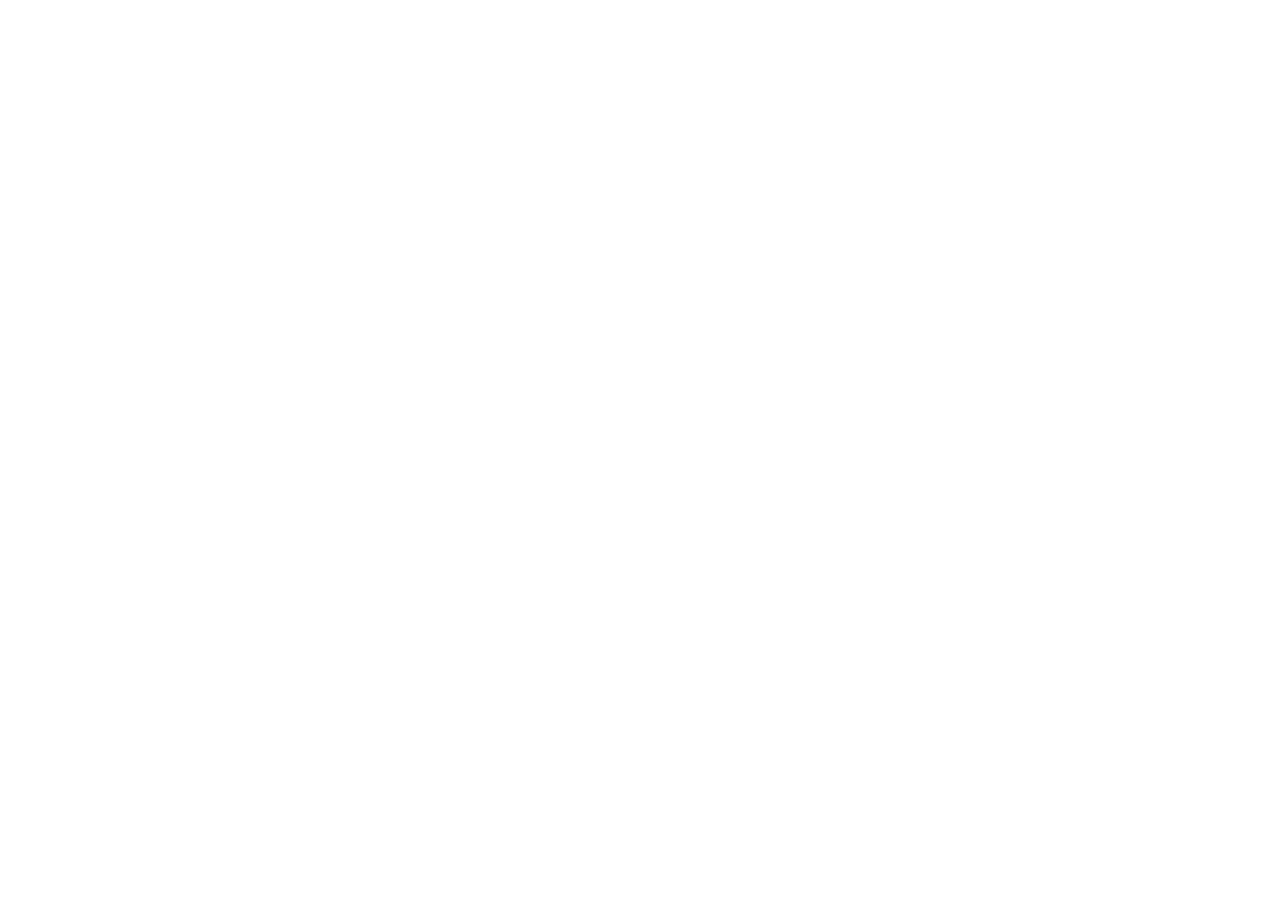
==== index.html @ 94120d36 "check" ====
<!DOCTYPE html>
<html lang="en">
  <head>
    <meta charset="UTF-8" />
    <meta name="viewport" content="width=device-width, initial-scale=1.0" />
    <title>Apple</title>
    <link rel="stylesheet" href="./style01.css" />
    <link rel="stylesheet" href="./style02.css" />
    <link rel="stylesheet" href="./style03.css" />
  </head>
  <body></body>
</html>
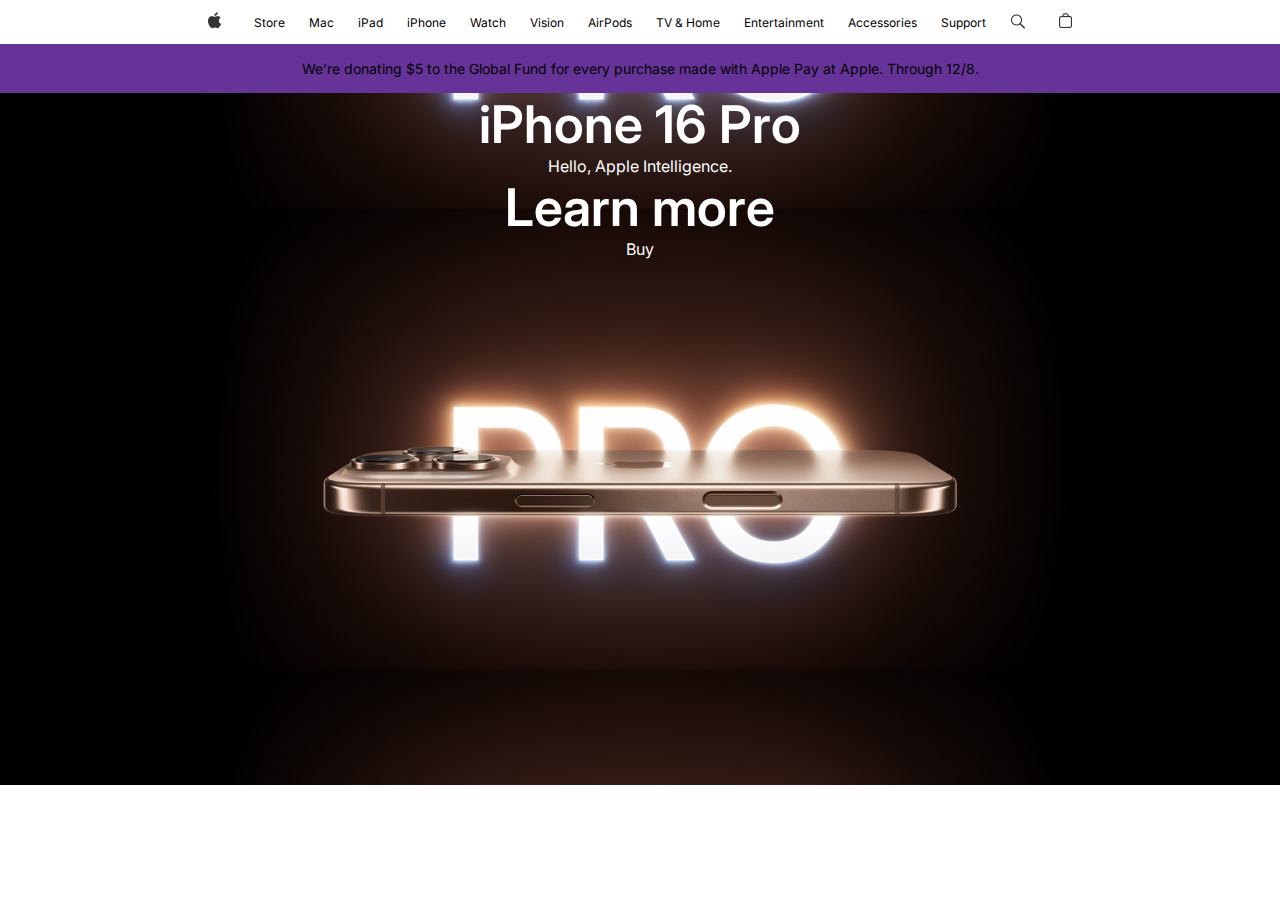
==== commit 8fc908f5: "day1" ====
--- a/index.html
+++ b/index.html
@@ -4,9 +4,61 @@
     <meta charset="UTF-8" />
     <meta name="viewport" content="width=device-width, initial-scale=1.0" />
     <title>Apple</title>
-    <link rel="stylesheet" href="./style01.css" />
+    <link rel="stylesheet" href="./main.css" />
     <link rel="stylesheet" href="./style02.css" />
     <link rel="stylesheet" href="./style03.css" />
+    <link rel="preconnect" href="https://fonts.googleapis.com" />
+    <link rel="preconnect" href="https://fonts.gstatic.com" crossorigin />
+    <link
+      href="https://fonts.googleapis.com/css2?family=Bebas+Neue&family=Hanuman:wght@100;300;400;700;900&family=Inter:ital,opsz,wght@0,14..32,100..900;1,14..32,100..900&family=Montserrat:ital,wght@0,100..900;1,100..900&display=swap"
+      rel="stylesheet"
+    />
   </head>
-  <body></body>
+  <body>
+    <header class="header">
+      <nav class="navigation">
+        <a class="navigating-images"
+          ><img src="./images-logo/Item → Link - Apple.png" alt="apple"
+        /></a>
+        <a href="">Store</a>
+        <a href="">Mac</a>
+        <a href="">iPad</a>
+        <a href="">iPhone</a>
+        <a href="">Watch</a>
+        <a href="">Vision</a>
+        <a href="">AirPods</a>
+        <a href="">TV & Home</a>
+        <a href="">Entertainment</a>
+        <a href="">Accessories</a>
+        <a href="">Support</a>
+        <a class="navigating-images" href=""
+          ><img src="./images-logo/SVG.png" alt="search"
+        /></a>
+        <a class="navigating-images" href=""
+          ><img src="./images-logo/Button - Shopping Bag.png" alt="shopping"
+        /></a>
+        <a class="navigating-images" href="">
+          <img src="./images-logo/Button - Menu.png" alt="menu" />
+        </a>
+      </nav>
+
+      <div class="donation">
+        We’re donating $5 to the Global Fund for every purchase made with
+        Apple Pay at Apple. Through 12/8.
+      </div>
+    </header>
+    <main class="main">
+      <div class="iphone16pro-intro">
+        <div class="iphone16pro-bgimage"></div>
+        <div>
+          <div>iPhone 16 Pro</div>
+          <div>Hello, Apple Intelligence.</div>
+          <div>
+            <div>Learn more</div>
+            <div>Buy</div>
+          </div>
+        </div>
+      </div>
+    </main>
+  </body>
 </html>
--- a/main.css
+++ b/main.css
@@ -0,0 +1,99 @@
+* {
+  margin: 0px;
+  padding: 0px;
+}
+.header {
+  font-family: "inter";
+  width: 100vw;
+  display: flex;
+  flex-direction: column;
+  font-weight: 400;
+}
+.header * {
+  display: flex;
+  justify-content: center;
+  align-items: center;
+  color: black;
+}
+.navigation a {
+  text-decoration: none;
+}
+.navigation {
+  gap: 24px;
+  height: 44px;
+  font-size: 12px;
+}
+
+.navigating-images:last-child {
+  display: none;
+}
+
+.donation {
+  background-color: rebeccapurple;
+  height: 44px;
+  font-size: 14px;
+  text-align: center;
+  padding: 16px 10px;
+  height: min-content;
+}
+
+@media only screen and (max-width: 768px) {
+  .navigation {
+    display: flex;
+    justify-content: flex-end;
+    gap: 0px;
+  }
+  .navigating-images {
+    width: 48px;
+    height: 48px;
+  }
+  .navigating-images:last-child {
+    display: block;
+  }
+  .navigating-images:first-child {
+    position: absolute;
+    left: 0px;
+  }
+  .navigation a:not(.navigating-images) {
+    display: none;
+  }
+}
+
+@media only screen and (max-width: 390px) {
+  .donation {
+    height: max-content;
+  }
+}
+
+.main {
+  width: 100vw;
+}
+.iphone16pro-intro {
+  width: 100%;
+  height: 692px;
+  color: white;
+  display: flex;
+  justify-content: center;
+  font-family: "inter";
+}
+.iphone16pro-bgimage {
+  background-image: url(./BG-images/Background.png);
+  background-size: cover;
+  background-position: center;
+  width: 100%;
+  height: 692px;
+  position: absolute;
+  background-size: contain;
+  z-index: -1;
+}
+
+.iphone16pro-intro div:nth-child(2) {
+  text-align: center;
+}
+.iphone16pro-intro div:nth-child(2) div:first-child {
+  font-size: 52px;
+  font-weight: 600;
+}
+.iphone16pro-intro div:nth-child(2) {
+  text-align: center;
+}
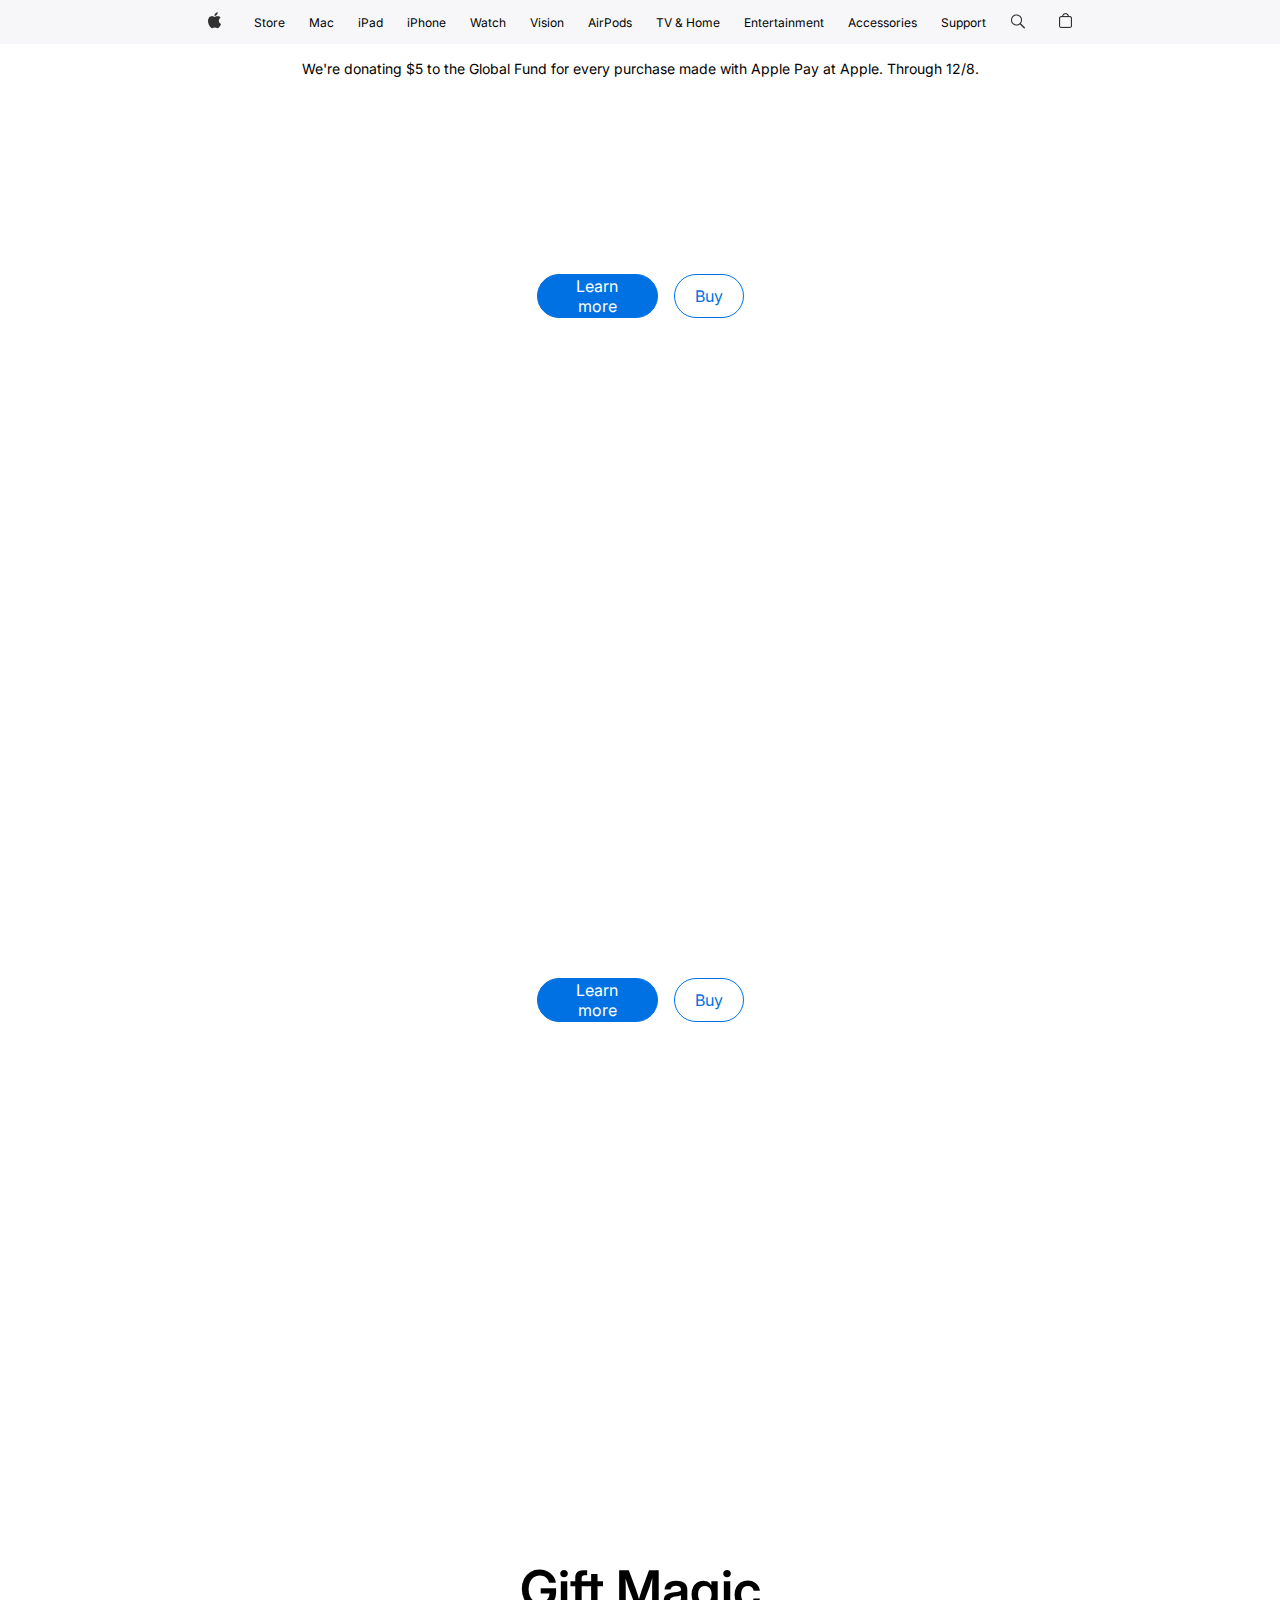
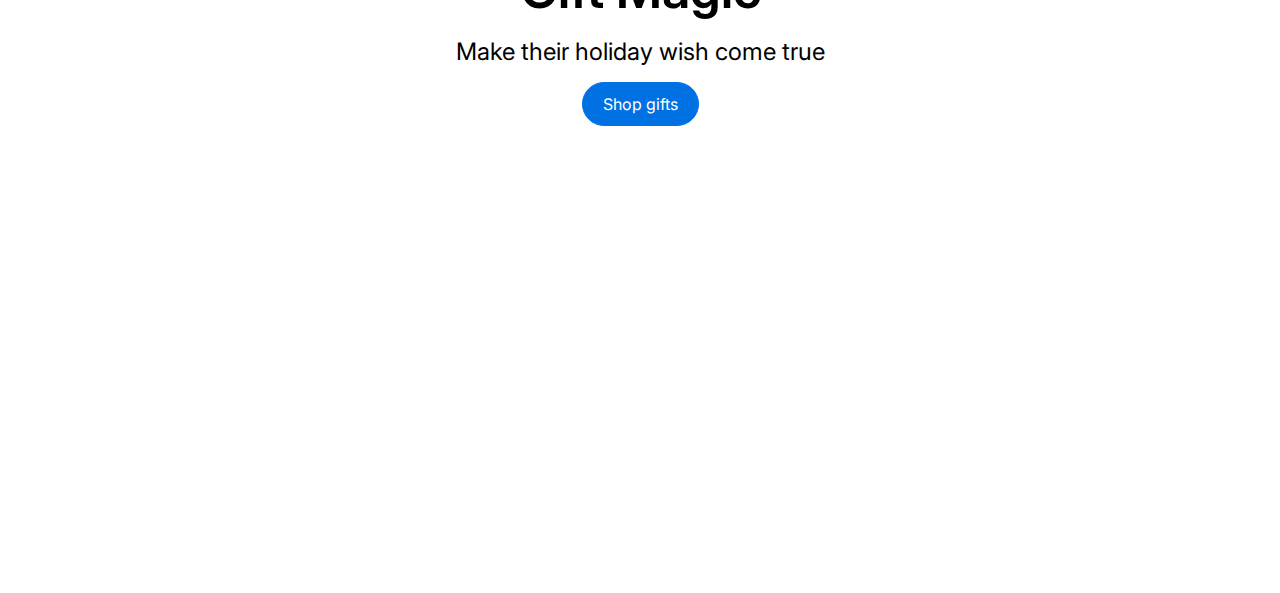
==== commit 36c9d9b0: "day02" ====
--- a/index.html
+++ b/index.html
@@ -13,6 +13,13 @@
       href="https://fonts.googleapis.com/css2?family=Bebas+Neue&family=Hanuman:wght@100;300;400;700;900&family=Inter:ital,opsz,wght@0,14..32,100..900;1,14..32,100..900&family=Montserrat:ital,wght@0,100..900;1,100..900&display=swap"
       rel="stylesheet"
     />
+    <style>
+      :root {
+        --iphone16pro: url("./BG-images/Background.png");
+        --iphone16: url("./BG-images/Background-1.png");
+        --gift-magic: url("./BG-images/Figure.png");
+      }
+    </style>
   </head>
   <body>
     <header class="header">
@@ -43,19 +50,47 @@
       </nav>
 
       <div class="donation">
-        We’re donating $5 to the Global Fund for every purchase made with
-        Apple Pay at Apple. Through 12/8.
+        We're donating $5 to the Global Fund for every purchase made with Apple
+        Pay at Apple. Through 12/8.
       </div>
     </header>
     <main class="main">
-      <div class="iphone16pro-intro">
-        <div class="iphone16pro-bgimage"></div>
-        <div>
-          <div>iPhone 16 Pro</div>
-          <div>Hello, Apple Intelligence.</div>
-          <div>
+      <div class="products product01">
+        <div class="iphone16pro-bgimage main-bgimg"></div>
+        <div class="product-introduction">
+          <div class="product-title">
+            <div>iPhone 16 Pro</div>
+            <div>Hello, Apple Intelligence</div>
+          </div>
+          <div class="product-options">
             <div>Learn more</div>
             <div>Buy</div>
+          </div>
+        </div>
+      </div>
+      <div class="products product02">
+        <div class="iphone16-bgimage main-bgimg"
+        "></div>
+        <div class="product-introduction">
+          <div class="product-title">
+            <div>iPhone 16</div>
+            <div>Hello, Apple Intelligence</div>
+          </div>
+          <div class="product-options">
+            <div>Learn more</div>
+            <div>Buy</div>
+          </div>
+        </div>
+      </div>
+      <div class="products product03">
+        <div class="gift-magic main-bgimg"></div>
+        <div class="product-introduction">
+          <div class="product-title" style="color: black">
+            <div>Gift Magic</div>
+            <div>Make their holiday wish come true</div>
+          </div>
+          <div class="product-options">
+            <div style="color: white">Shop gifts</div>
           </div>
         </div>
       </div>
--- a/main.css
+++ b/main.css
@@ -22,6 +22,7 @@
   gap: 24px;
   height: 44px;
   font-size: 12px;
+  background: #f5f5f7cc;
 }
 
 .navigating-images:last-child {
@@ -29,7 +30,6 @@
 }
 
 .donation {
-  background-color: rebeccapurple;
   height: 44px;
   font-size: 14px;
   text-align: center;
@@ -66,9 +66,22 @@
 }
 
 .main {
-  width: 100vw;
+  display: grid;
+  grid-template-rows: repeat(3, 692px);
+  grid-template-columns: repeat(1, 100vw);
+  gap: 12px;
 }
-.iphone16pro-intro {
+.product1 {
+  grid-row: 1 / 2;
+}
+.product2 {
+  grid-row: 2 / 3;
+}
+.product3 {
+  grid-row: 3;
+}
+
+.products {
   width: 100%;
   height: 692px;
   color: white;
@@ -77,23 +90,74 @@
   font-family: "inter";
 }
 .iphone16pro-bgimage {
-  background-image: url(./BG-images/Background.png);
-  background-size: cover;
+  background-image: var(--iphone16pro) center/cover no-repeat;
+}
+.iphone16-bgimage {
+  background-image: var(--iphone16) center/cover no-repeat;
+}
+.gift-magic {
+  background-image: var(--gift-magic) center/cover no-repeat;
+}
+
+.main-bgimg {
+  /* background-size: cover;
   background-position: center;
+  background-repeat: no-repeat; */
   width: 100%;
   height: 692px;
   position: absolute;
-  background-size: contain;
   z-index: -1;
 }
+.product-introduction {
+  text-align: center;
+  width: 405px;
+  height: 172px;
+  display: flex;
+  flex-direction: column;
+  justify-content: center;
+  align-items: center;
+  gap: 16px;
+  margin-top: 55px;
+}
 
-.iphone16pro-intro div:nth-child(2) {
-  text-align: center;
+.product-title {
+  width: 405px;
+  height: 108px;
+  display: flex;
+  flex-direction: column;
+  gap: 16px;
 }
-.iphone16pro-intro div:nth-child(2) div:first-child {
+.product-title > div:first-child {
   font-size: 52px;
   font-weight: 600;
 }
-.iphone16pro-intro div:nth-child(2) {
-  text-align: center;
+.product-title > div:last-child {
+  font-size: 24px;
+  font-weight: 400;
 }
+
+.product-options {
+  width: 207px;
+  height: 44px;
+  display: flex;
+  flex-direction: row;
+  gap: 16px;
+  justify-content: center;
+}
+
+.product-options div {
+  display: flex;
+  align-items: center;
+  border: 1px solid #0071e3;
+  border-radius: 100px;
+  font-size: 16px;
+  font-weight: 400;
+  padding: 12px 20px;
+}
+
+.product-options > div:first-child {
+  background-color: #0071e3;
+}
+.product-options > div:last-child {
+  color: #0071e3;
+}
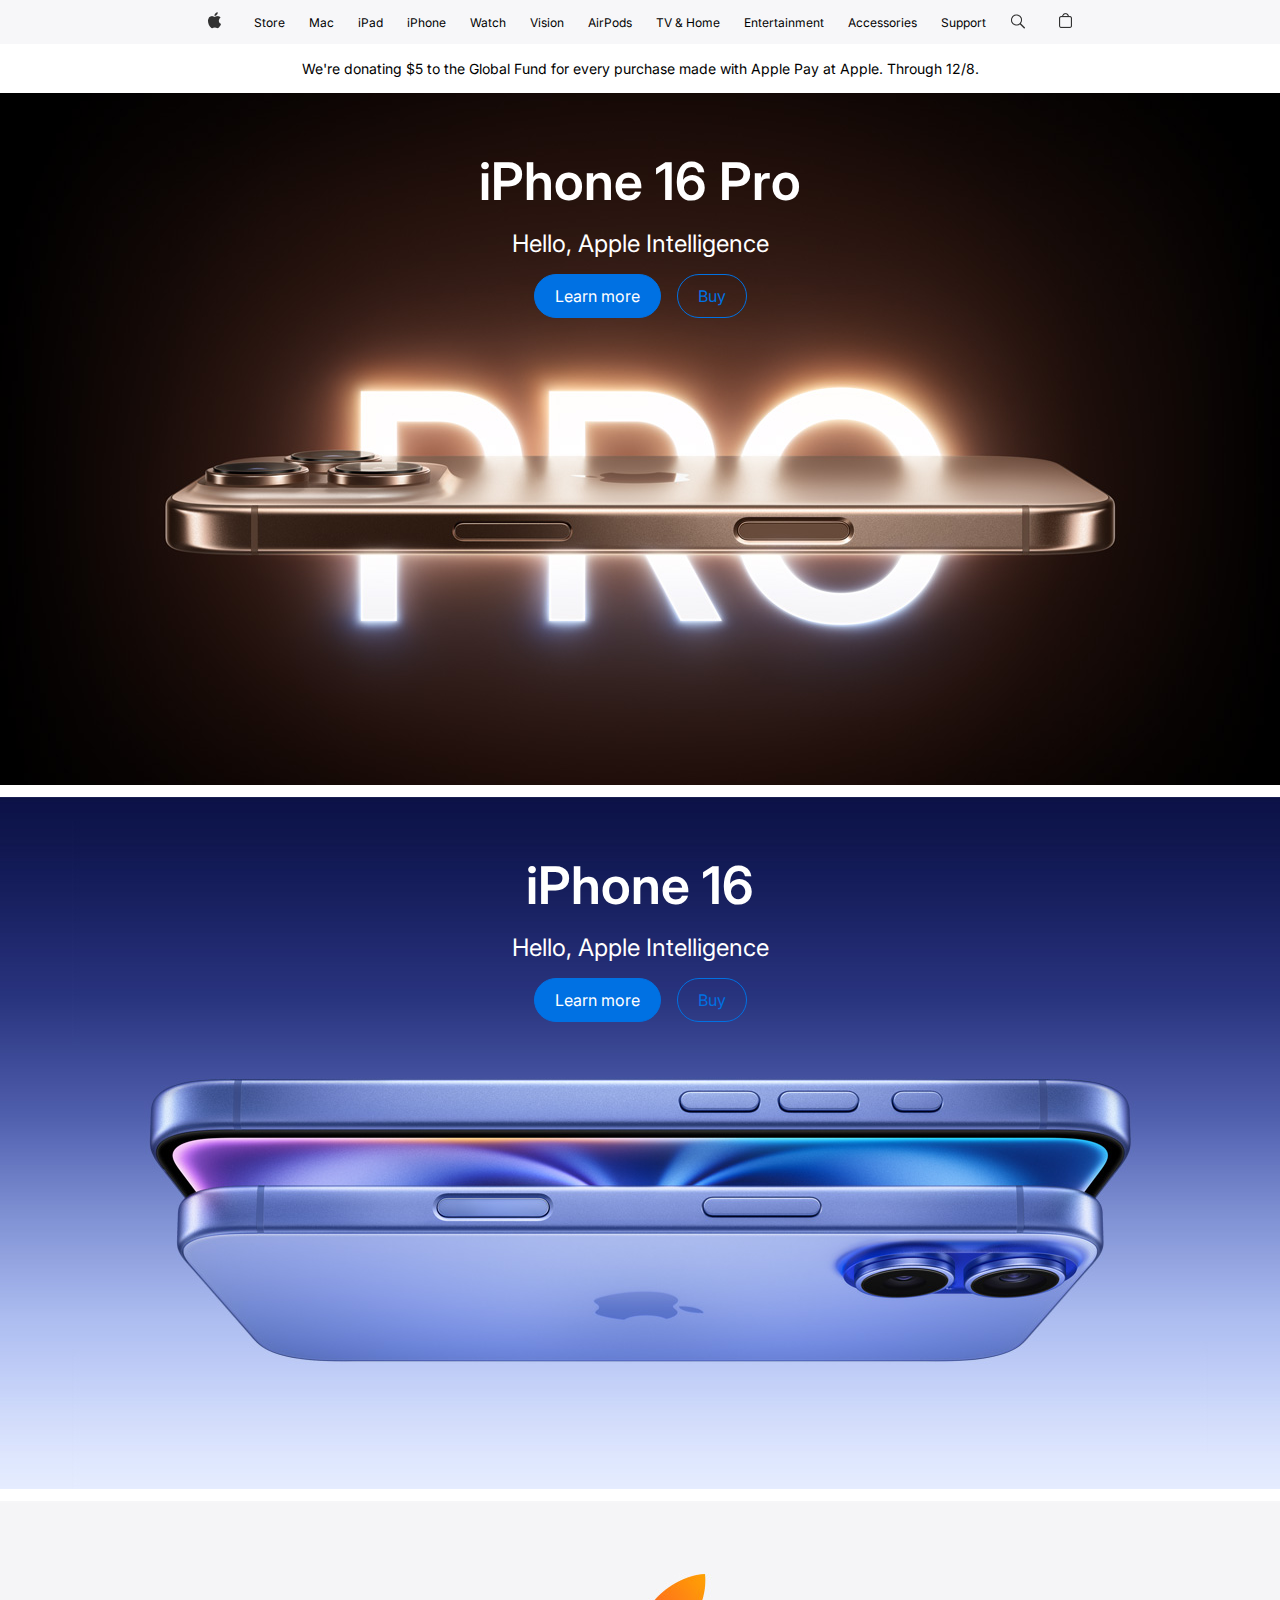
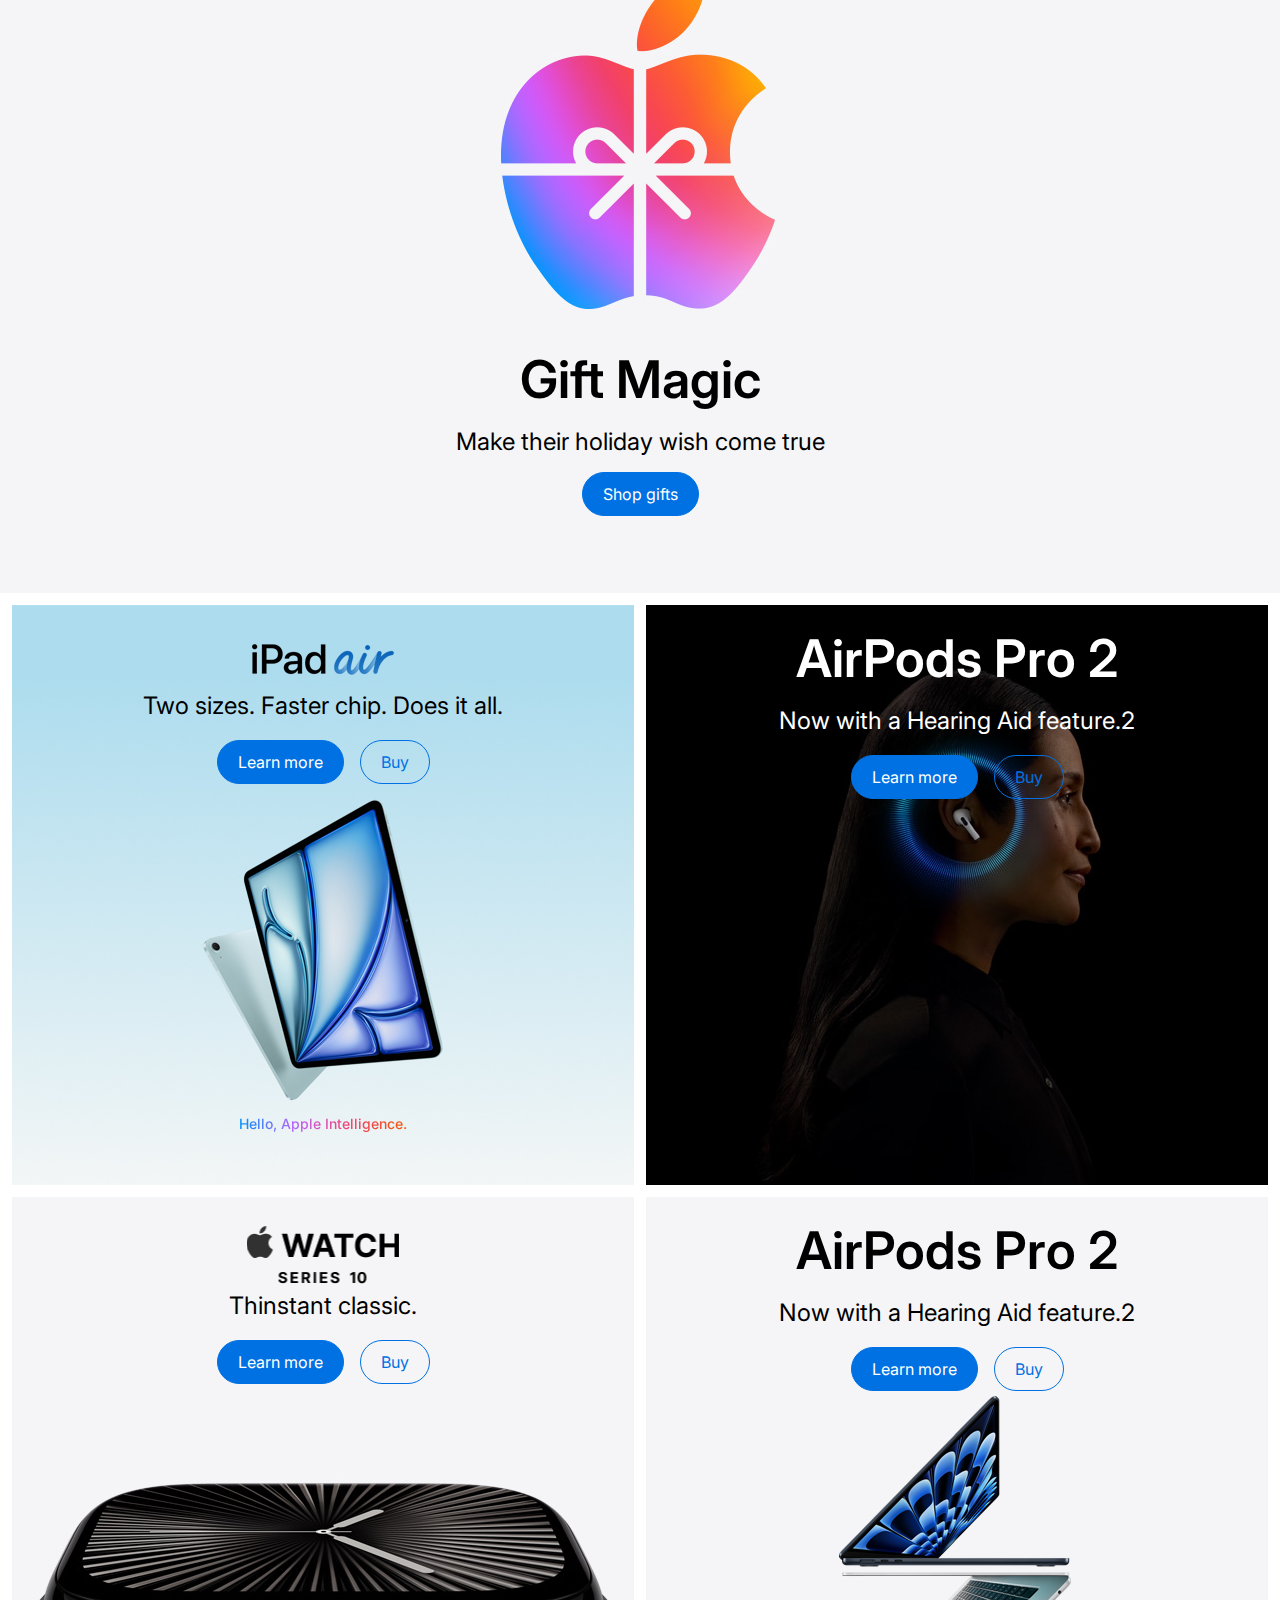
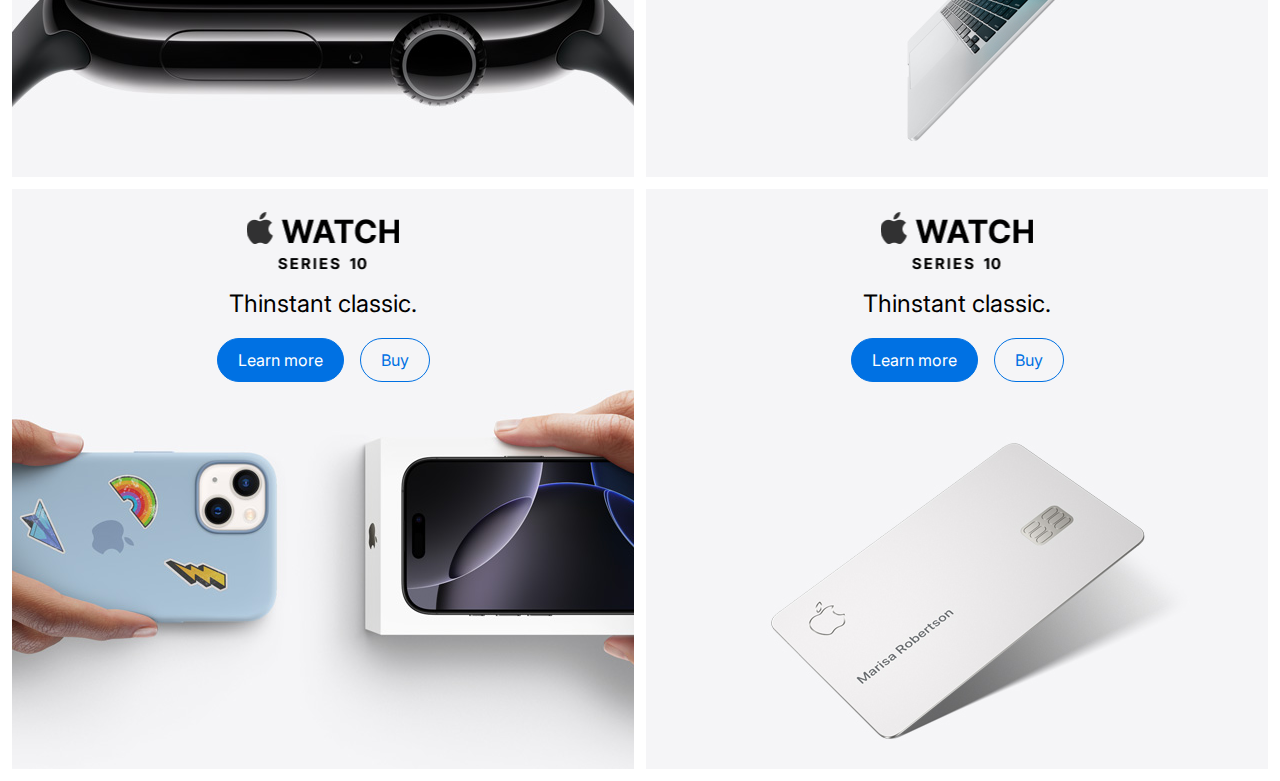
==== commit 8e95d452: "day03" ====
--- a/index.html
+++ b/index.html
@@ -13,13 +13,6 @@
       href="https://fonts.googleapis.com/css2?family=Bebas+Neue&family=Hanuman:wght@100;300;400;700;900&family=Inter:ital,opsz,wght@0,14..32,100..900;1,14..32,100..900&family=Montserrat:ital,wght@0,100..900;1,100..900&display=swap"
       rel="stylesheet"
     />
-    <style>
-      :root {
-        --iphone16pro: url("./BG-images/Background.png");
-        --iphone16: url("./BG-images/Background-1.png");
-        --gift-magic: url("./BG-images/Figure.png");
-      }
-    </style>
   </head>
   <body>
     <header class="header">
@@ -54,13 +47,73 @@
         Pay at Apple. Through 12/8.
       </div>
     </header>
+
     <main class="main">
       <div class="products product01">
-        <div class="iphone16pro-bgimage main-bgimg"></div>
+        <div class="iphone16pro-bgimage main-bgimg">
+          <div class="product-introduction">
+            <div class="product-title">
+              <div>iPhone 16 Pro</div>
+              <div>Hello, Apple Intelligence</div>
+            </div>
+            <div class="product-options">
+              <div>Learn more</div>
+              <div>Buy</div>
+            </div>
+          </div>
+        </div>
+      </div>
+
+      <div class="products product02">
+        <div class="iphone16-bgimage main-bgimg">
+          <div class="product-introduction">
+            <div class="product-title">
+              <div>iPhone 16</div>
+              <div>Hello, Apple Intelligence</div>
+            </div>
+            <div class="product-options">
+              <div>Learn more</div>
+              <div>Buy</div>
+            </div>
+          </div>
+        </div>
+      </div>
+
+      <div class="products product03">
+        <div class="gift-magic main-bgimg">
+          <div class="product-introduction">
+            <div class="product-title" style="color: black">
+              <div>Gift Magic</div>
+              <div>Make their holiday wish come true</div>
+            </div>
+            <div class="product-options">
+              <div style="color: white">Shop gifts</div>
+            </div>
+          </div>
+        </div>
+      </div>
+    </main>
+
+    <section class="grid-images">
+      <div class="grid-img top-left-img">
         <div class="product-introduction">
           <div class="product-title">
-            <div>iPhone 16 Pro</div>
-            <div>Hello, Apple Intelligence</div>
+            <div class="iPadAir-bgimg"></div>
+            <div>Two sizes. Faster chip. Does it all.</div>
+          </div>
+          <div class="product-options">
+            <div>Learn more</div>
+            <div>Buy</div>
+          </div>
+        </div>
+        <div id="gradient1">Hello, Apple Intelligence.</div>
+      </div>
+
+      <div class="grid-img top-right-img">
+        <div class="product-introduction">
+          <div class="product-title" style="color: white">
+            <div>AirPods Pro 2</div>
+            <div>Now with a Hearing Aid feature.2</div>
           </div>
           <div class="product-options">
             <div>Learn more</div>
@@ -68,13 +121,12 @@
           </div>
         </div>
       </div>
-      <div class="products product02">
-        <div class="iphone16-bgimage main-bgimg"
-        "></div>
+
+      <div class="grid-img mid-left-img">
         <div class="product-introduction">
           <div class="product-title">
-            <div>iPhone 16</div>
-            <div>Hello, Apple Intelligence</div>
+            <div class="appleWatch zz"></div>
+            <div>Thinstant classic.</div>
           </div>
           <div class="product-options">
             <div>Learn more</div>
@@ -82,18 +134,45 @@
           </div>
         </div>
       </div>
-      <div class="products product03">
-        <div class="gift-magic main-bgimg"></div>
+
+      <div class="grid-img mid-right-img">
         <div class="product-introduction">
-          <div class="product-title" style="color: black">
-            <div>Gift Magic</div>
-            <div>Make their holiday wish come true</div>
+          <div class="product-title">
+            <div>AirPods Pro 2</div>
+            <div>Now with a Hearing Aid feature.2</div>
           </div>
           <div class="product-options">
-            <div style="color: white">Shop gifts</div>
+            <div>Learn more</div>
+            <div>Buy</div>
           </div>
         </div>
       </div>
-    </main>
+
+      <div class="grid-img bottom-left-img">
+        <div class="product-introduction">
+          <div class="product-title">
+            <div class="appleWatch"></div>
+            <div>Thinstant classic.</div>
+          </div>
+          <div class="product-options">
+            <div>Learn more</div>
+            <div>Buy</div>
+          </div>
+        </div>
+      </div>
+
+      <div class="grid-img bottom-right-img">
+        <div class="product-introduction">
+          <div class="product-title">
+            <div class="appleWatch"></div>
+            <div>Thinstant classic.</div>
+          </div>
+          <div class="product-options">
+            <div>Learn more</div>
+            <div>Buy</div>
+          </div>
+        </div>
+      </div>
+    </section>
   </body>
 </html>
--- a/main.css
+++ b/main.css
@@ -1,10 +1,10 @@
 * {
   margin: 0px;
   padding: 0px;
+  font-family: "inter";
 }
 .header {
-  font-family: "inter";
-  width: 100vw;
+  width: 100%;
   display: flex;
   flex-direction: column;
   font-weight: 400;
@@ -68,14 +68,14 @@
 .main {
   display: grid;
   grid-template-rows: repeat(3, 692px);
-  grid-template-columns: repeat(1, 100vw);
+  grid-template-columns: repeat(1, 1fr);
   gap: 12px;
 }
 .product1 {
-  grid-row: 1 / 2;
+  grid-row: 1;
 }
 .product2 {
-  grid-row: 2 / 3;
+  grid-row: 2;
 }
 .product3 {
   grid-row: 3;
@@ -87,27 +87,29 @@
   color: white;
   display: flex;
   justify-content: center;
-  font-family: "inter";
-}
+}
+
 .iphone16pro-bgimage {
-  background-image: var(--iphone16pro) center/cover no-repeat;
+  background-image: url(./BG-images/Background.png);
 }
 .iphone16-bgimage {
-  background-image: var(--iphone16) center/cover no-repeat;
+  background-image: url(./BG-images/Background-1.png);
 }
 .gift-magic {
-  background-image: var(--gift-magic) center/cover no-repeat;
+  background-image: url(./BG-images/Figure.png);
 }
 
 .main-bgimg {
-  /* background-size: cover;
+  background-size: cover;
   background-position: center;
-  background-repeat: no-repeat; */
+  background-repeat: no-repeat;
   width: 100%;
   height: 692px;
-  position: absolute;
-  z-index: -1;
-}
+  display: flex;
+  justify-content: center;
+}
+/*  */
+
 .product-introduction {
   text-align: center;
   width: 405px;
@@ -125,6 +127,7 @@
   height: 108px;
   display: flex;
   flex-direction: column;
+  align-items: center;
   gap: 16px;
 }
 .product-title > div:first-child {
@@ -137,7 +140,7 @@
 }
 
 .product-options {
-  width: 207px;
+  width: 250px;
   height: 44px;
   display: flex;
   flex-direction: row;
@@ -157,7 +160,105 @@
 
 .product-options > div:first-child {
   background-color: #0071e3;
+  width: max-content;
 }
 .product-options > div:last-child {
   color: #0071e3;
 }
+
+.gift-magic .product-introduction {
+  margin-top: 445px;
+}
+
+.grid-images {
+  margin: 12px;
+  display: grid;
+  grid-template-columns: repeat(2, 1fr);
+  grid-template-rows: repeat(3, 580px);
+  gap: 12px;
+}
+
+.grid-img {
+  background-color: #0071e3;
+  background: center/cover no-repeat;
+  display: flex;
+  flex-direction: column;
+  align-items: center;
+  justify-content: space-between;
+  font-size: 18px;
+  flex-wrap: wrap;
+}
+
+.top-left-img {
+  background-image: url(./BG-images/Figure-1.png);
+}
+.top-right-img {
+  background-image: url(./BG-images/Figure-2.png);
+}
+.mid-left-img {
+  background-image: url(./BG-images/Figure-3.png);
+}
+.mid-right-img {
+  background-image: url(./BG-images/Figure-4.png);
+}
+.bottom-left-img {
+  background-image: url(./BG-images/Figure-5.png);
+}
+.bottom-right-img {
+  background-image: url(./BG-images/Figure-6.png);
+}
+.iPadAir-bgimg {
+  width: 430px;
+  height: 33px;
+  background-image: url(./images-logo/Heading\ 3.png);
+}
+
+.grid-img .product-introduction {
+  margin-top: 58px;
+  gap: 0px;
+  height: 100px;
+}
+.grid-img .product-introduction .product-options {
+  margin-top: 20px;
+}
+
+.grid-img .product-introduction .product-options div:first-child {
+  color: white;
+}
+
+#gradient1 {
+  background: linear-gradient(
+    90.43deg,
+    #0090f7 0%,
+    #ba62fc 33.33%,
+    #f2416b 66.67%,
+    #f55600 100%
+  );
+  background-clip: text;
+  color: transparent;
+  height: max-content;
+  width: max-content;
+  margin-bottom: 53px;
+  font-size: 14px;
+  font-weight: 500;
+}
+
+.appleWatch {
+  width: 152px;
+  height: 61px;
+  background-image: url(./images-logo/Frame\ 4.png);
+  background-size: cover;
+  background-position: center;
+  background-repeat: no-repeat;
+  align-items: center;
+}
+
+.mid-left-img .product-title {
+  gap: 4px;
+}
+
+@media only screen and (max-width: 768px) {
+  .main {
+    display: none;
+  }
+}
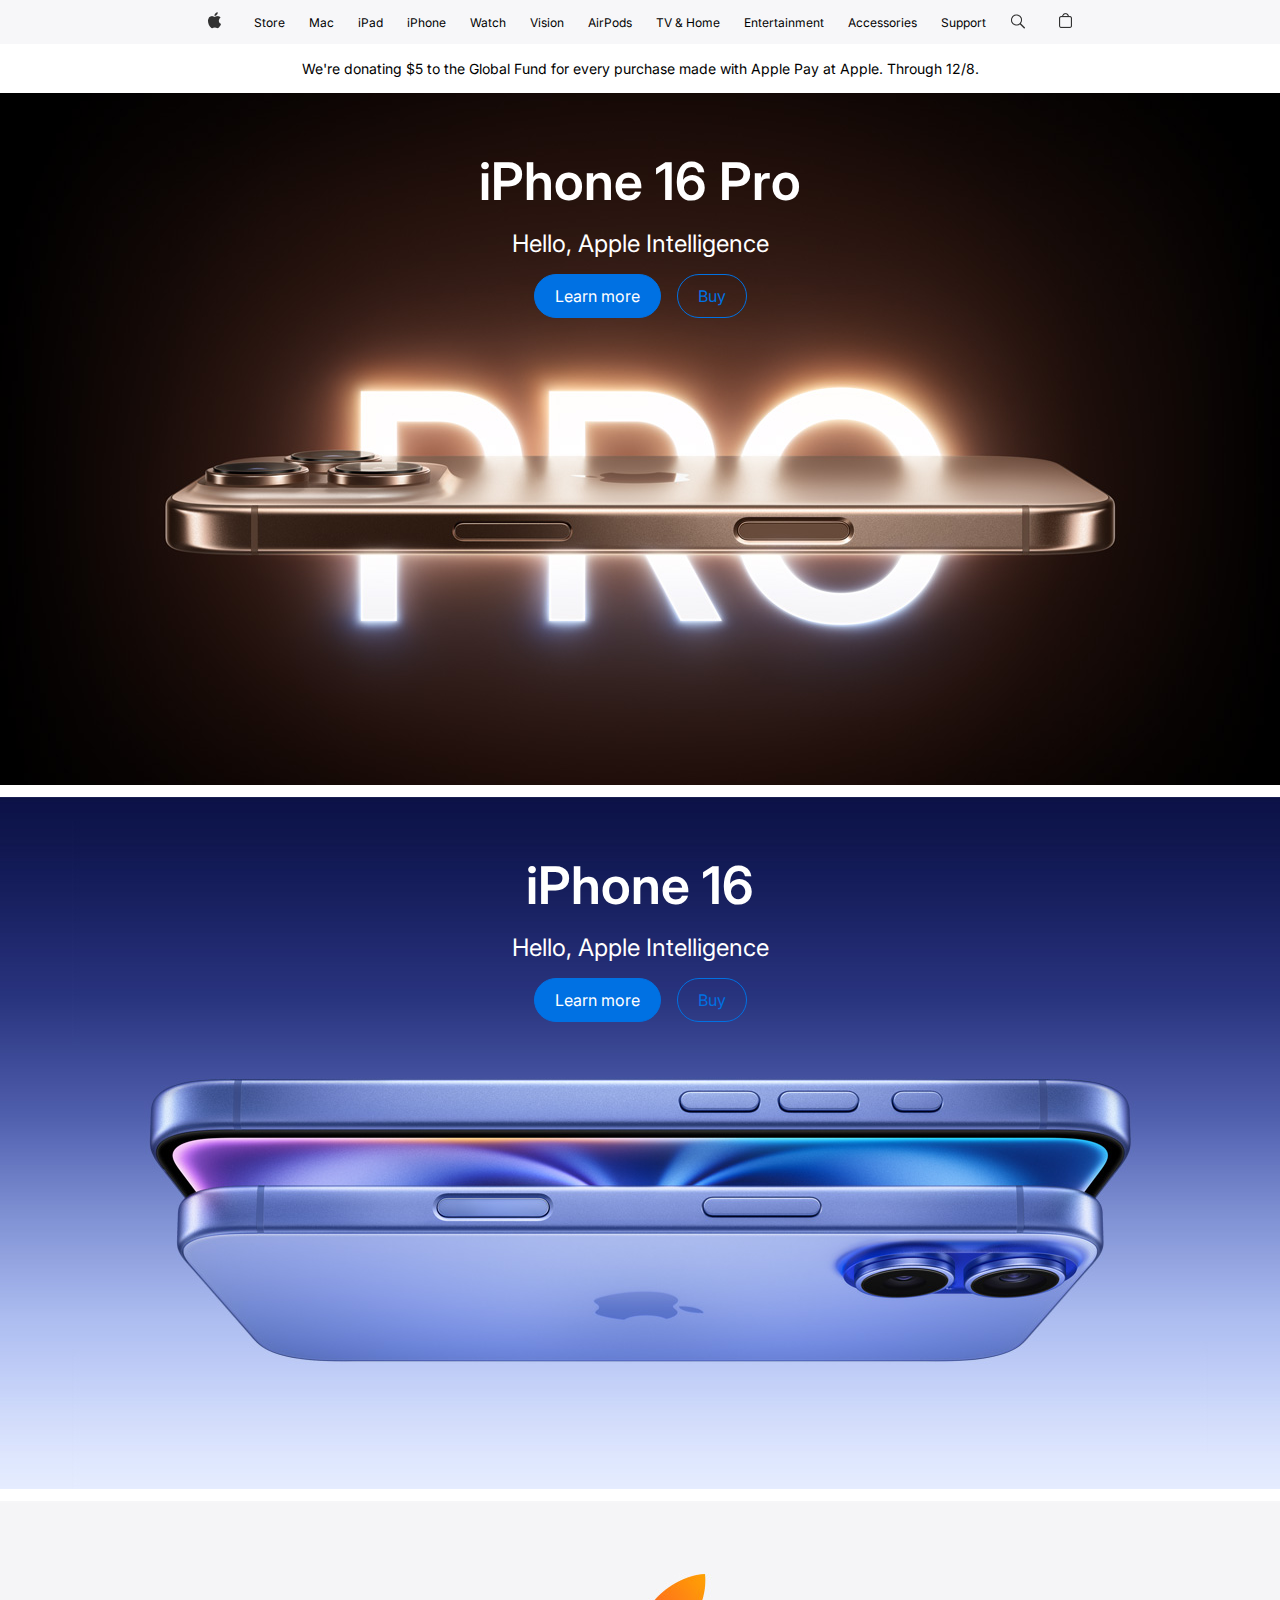
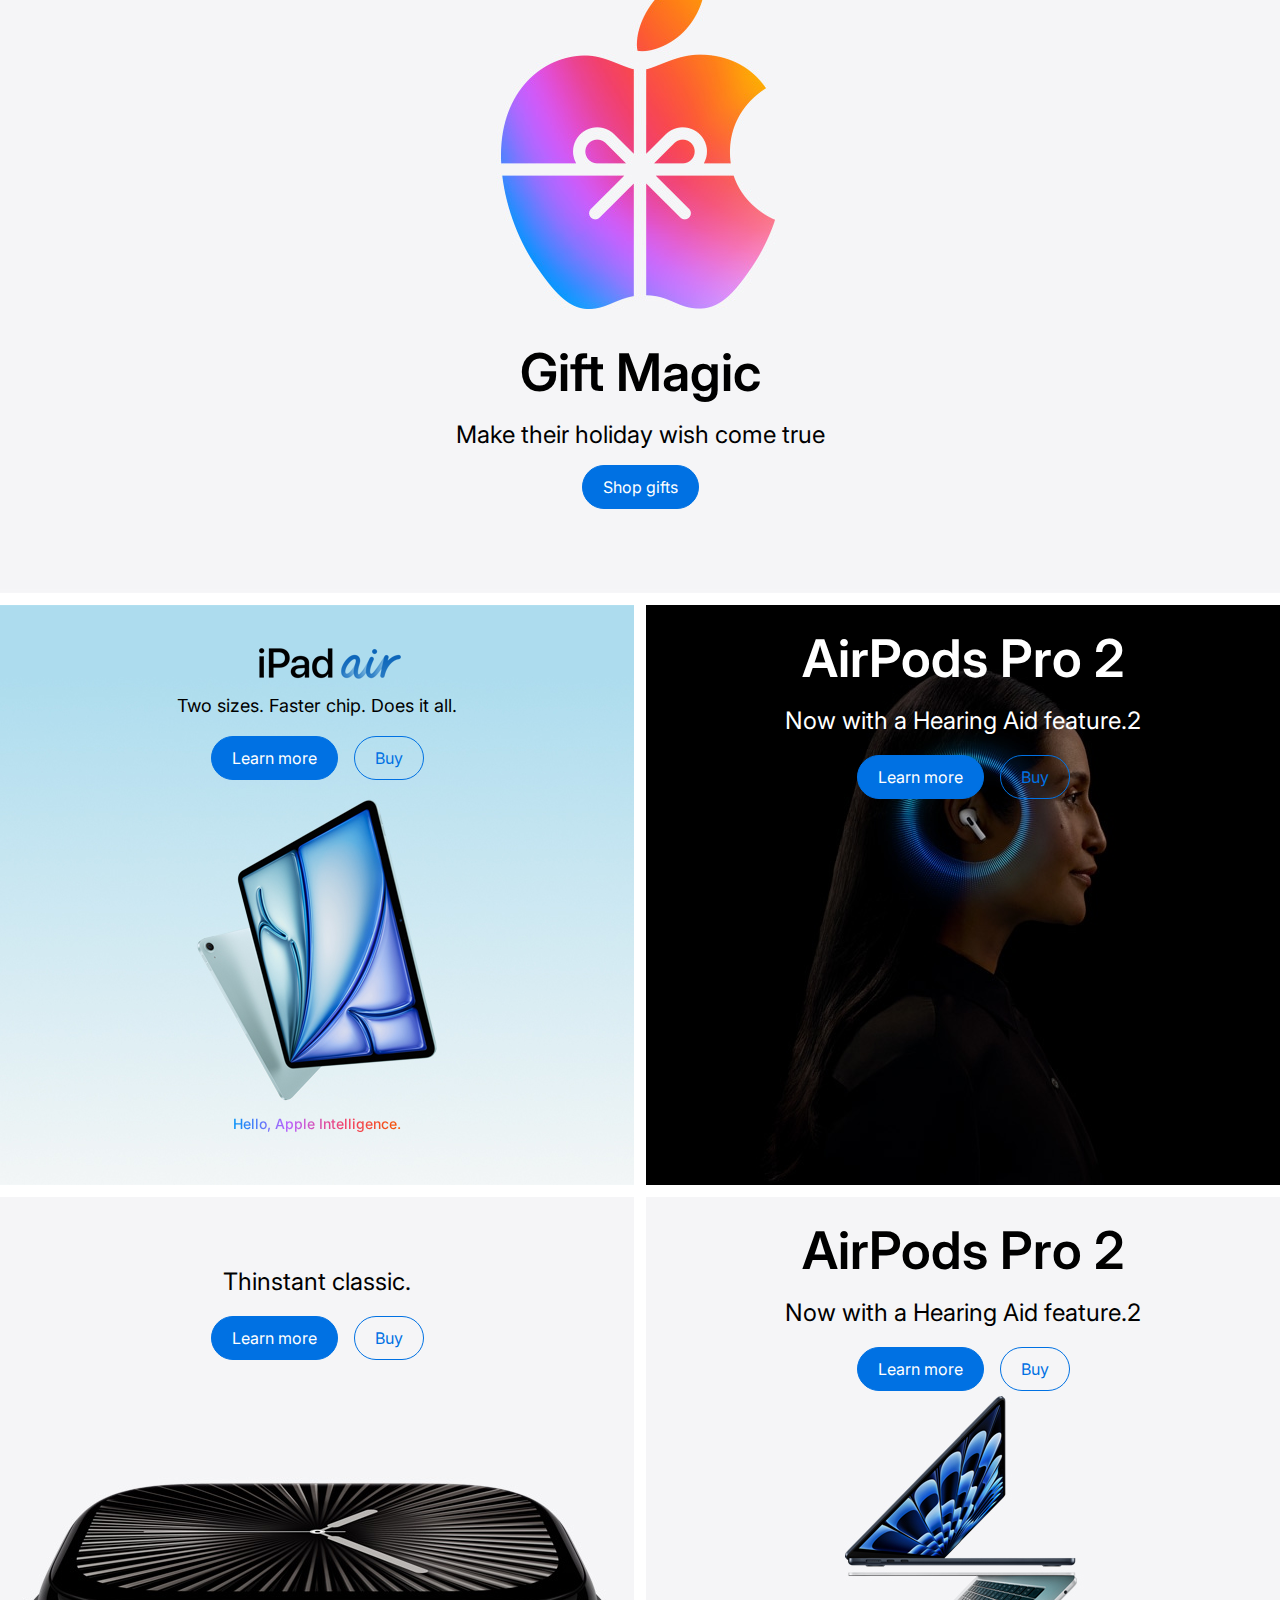
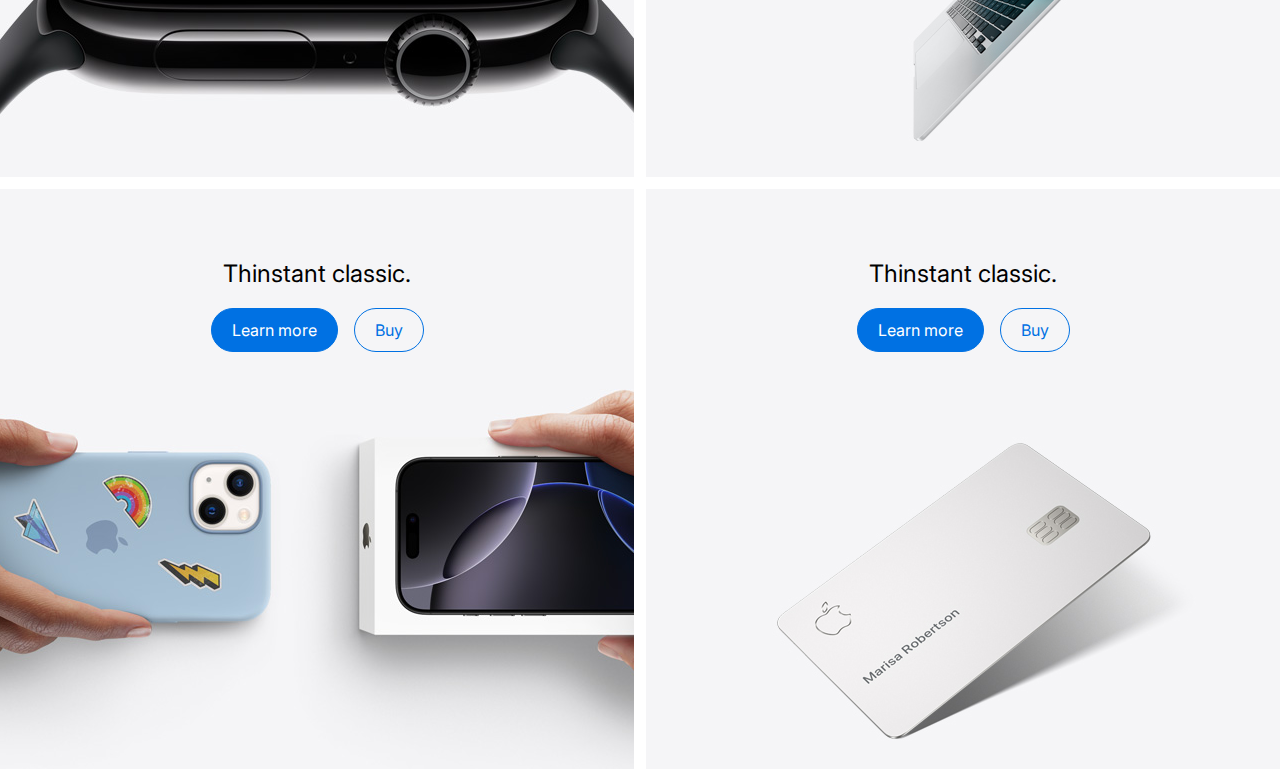
==== commit 27f3861c: "day05" ====
--- a/index.html
+++ b/index.html
@@ -94,12 +94,12 @@
       </div>
     </main>
 
-    <section class="grid-images">
+    <section class="section">
       <div class="grid-img top-left-img">
         <div class="product-introduction">
           <div class="product-title">
             <div class="iPadAir-bgimg"></div>
-            <div>Two sizes. Faster chip. Does it all.</div>
+            <p>Two sizes. Faster chip. Does it all.</p>
           </div>
           <div class="product-options">
             <div>Learn more</div>
--- a/main.css
+++ b/main.css
@@ -24,11 +24,9 @@
   font-size: 12px;
   background: #f5f5f7cc;
 }
-
 .navigating-images:last-child {
   display: none;
 }
-
 .donation {
   height: 44px;
   font-size: 14px;
@@ -37,39 +35,19 @@
   height: min-content;
 }
 
-@media only screen and (max-width: 768px) {
-  .navigation {
-    display: flex;
-    justify-content: flex-end;
-    gap: 0px;
-  }
-  .navigating-images {
-    width: 48px;
-    height: 48px;
-  }
-  .navigating-images:last-child {
-    display: block;
-  }
-  .navigating-images:first-child {
-    position: absolute;
-    left: 0px;
-  }
-  .navigation a:not(.navigating-images) {
-    display: none;
-  }
-}
-
-@media only screen and (max-width: 390px) {
-  .donation {
-    height: max-content;
-  }
-}
-
 .main {
   display: grid;
   grid-template-rows: repeat(3, 692px);
   grid-template-columns: repeat(1, 1fr);
   gap: 12px;
+  height: 100%;
+}
+.products {
+  width: 100%;
+  height: 100%;
+  color: white;
+  display: flex;
+  justify-content: center;
 }
 .product1 {
   grid-row: 1;
@@ -80,15 +58,6 @@
 .product3 {
   grid-row: 3;
 }
-
-.products {
-  width: 100%;
-  height: 692px;
-  color: white;
-  display: flex;
-  justify-content: center;
-}
-
 .iphone16pro-bgimage {
   background-image: url(./BG-images/Background.png);
 }
@@ -108,7 +77,6 @@
   display: flex;
   justify-content: center;
 }
-/*  */
 
 .product-introduction {
   text-align: center;
@@ -123,7 +91,7 @@
 }
 
 .product-title {
-  width: 405px;
+  width: 100%;
   height: 108px;
   display: flex;
   flex-direction: column;
@@ -147,7 +115,6 @@
   gap: 16px;
   justify-content: center;
 }
-
 .product-options div {
   display: flex;
   align-items: center;
@@ -157,7 +124,6 @@
   font-weight: 400;
   padding: 12px 20px;
 }
-
 .product-options > div:first-child {
   background-color: #0071e3;
   width: max-content;
@@ -167,11 +133,13 @@
 }
 
 .gift-magic .product-introduction {
-  margin-top: 445px;
-}
-
-.grid-images {
-  margin: 12px;
+  margin-top: auto;
+  margin-bottom: 82px;
+}
+
+.section {
+  margin: 12px 0px;
+  width: auto;
   display: grid;
   grid-template-columns: repeat(2, 1fr);
   grid-template-rows: repeat(3, 580px);
@@ -179,36 +147,48 @@
 }
 
 .grid-img {
-  background-color: #0071e3;
+  width: 100%;
   background: center/cover no-repeat;
   display: flex;
   flex-direction: column;
   align-items: center;
   justify-content: space-between;
   font-size: 18px;
-  flex-wrap: wrap;
 }
 
 .top-left-img {
   background-image: url(./BG-images/Figure-1.png);
+  grid-row: 1 / 2;
+  grid-column: 1 / 2;
 }
 .top-right-img {
   background-image: url(./BG-images/Figure-2.png);
+  grid-row: 1 / 2;
+  grid-column: 2 / 3;
 }
 .mid-left-img {
   background-image: url(./BG-images/Figure-3.png);
+  grid-row: 2 / 3;
+  grid-column: 1 / 2;
 }
 .mid-right-img {
   background-image: url(./BG-images/Figure-4.png);
+  grid-row: 2 / 3;
+  grid-column: 2 / 3;
 }
 .bottom-left-img {
   background-image: url(./BG-images/Figure-5.png);
+  grid-row: 3 / 4;
+  grid-column: 1 / 2;
 }
 .bottom-right-img {
   background-image: url(./BG-images/Figure-6.png);
-}
+  grid-row: 3 / 4;
+  grid-column: 2 / 3;
+}
+
 .iPadAir-bgimg {
-  width: 430px;
+  width: 100%;
   height: 33px;
   background-image: url(./images-logo/Heading\ 3.png);
 }
@@ -242,7 +222,7 @@
   font-size: 14px;
   font-weight: 500;
 }
-
+/* 
 .appleWatch {
   width: 152px;
   height: 61px;
@@ -255,10 +235,98 @@
 
 .mid-left-img .product-title {
   gap: 4px;
-}
+} */
 
 @media only screen and (max-width: 768px) {
+  .navigation {
+    display: flex;
+    justify-content: flex-end;
+    gap: 0px;
+  }
+  .navigating-images {
+    width: 48px;
+    height: 48px;
+  }
+  .navigating-images:last-child {
+    display: block;
+  }
+  .navigating-images:first-child {
+    position: absolute;
+    left: 0px;
+  }
+  .navigation a:not(.navigating-images) {
+    display: none;
+  }
+  .main-bgimg:not(.gift-magic) {
+    background-size: 1000px 100%;
+  }
+  .section {
+    width: 100%;
+    grid-template-rows: repeat(3, 500px);
+  }
+  .grid-img {
+    width: 100%;
+  }
+  .grid-img .product-introduction {
+    width: 100%;
+  }
+}
+
+@media only screen and (max-width: 390px) {
+  .donation {
+    height: max-content;
+  }
+  .main-bgimg {
+    background-size: 390px 100%;
+    height: 500px;
+    background-position: center;
+  }
   .main {
-    display: none;
-  }
-}
+    grid-template-rows: repeat(3, 500px);
+  }
+  .product-introduction {
+    width: 100%;
+    height: 114px;
+  }
+  .iphone16pro-bgimage .product-introduction {
+    margin-top: auto;
+    margin-bottom: 36px;
+  }
+  .iphone16pro-bgimage {
+    background-image: url(./mobile-images/192318499aff8aebb56aaf232c8f00d4.jpeg);
+  }
+  .iphone16-bgimage {
+    background-image: url(./mobile-images/Figure-9.png);
+  }
+  .gift-magic {
+    background-position: center;
+    background-size: auto 100%;
+  }
+  .gift-magic .product-introduction {
+    margin-bottom: 15%;
+    margin-top: auto;
+  }
+  .section {
+    grid-template-columns: repeat(1, 1fr);
+    grid-template-rows: repeat(6, 500px);
+  }
+
+  .top-left-img {
+    grid-row: 1 / 2;
+  }
+  .top-right-img {
+    grid-row: 2 / 3;
+  }
+  .mid-left-img {
+    grid-row: 3 / 4;
+  }
+  .mid-right-img {
+    grid-row: 4 / 5;
+  }
+  .bottom-left-img {
+    grid-row: 5 / 6;
+  }
+  ß .bottom-right-img {
+    grid-row: 6 / 7;
+  }
+}
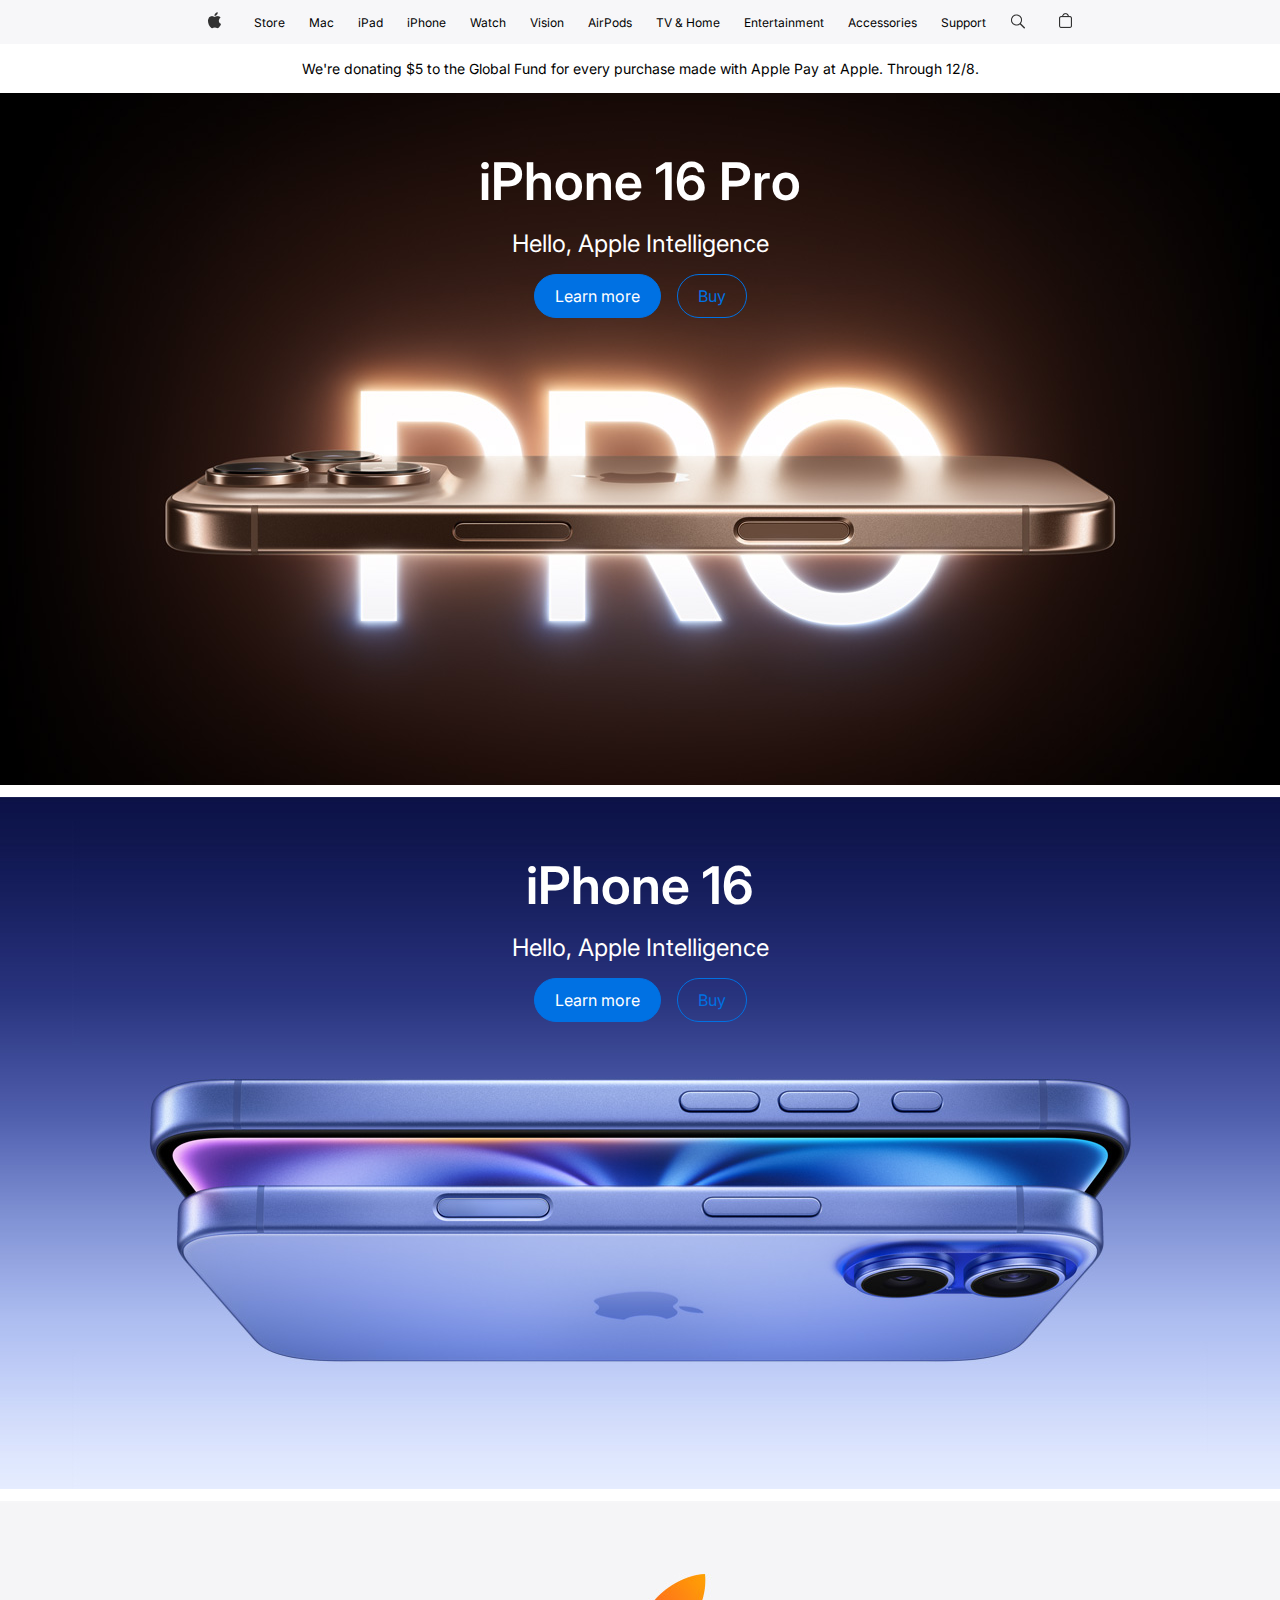
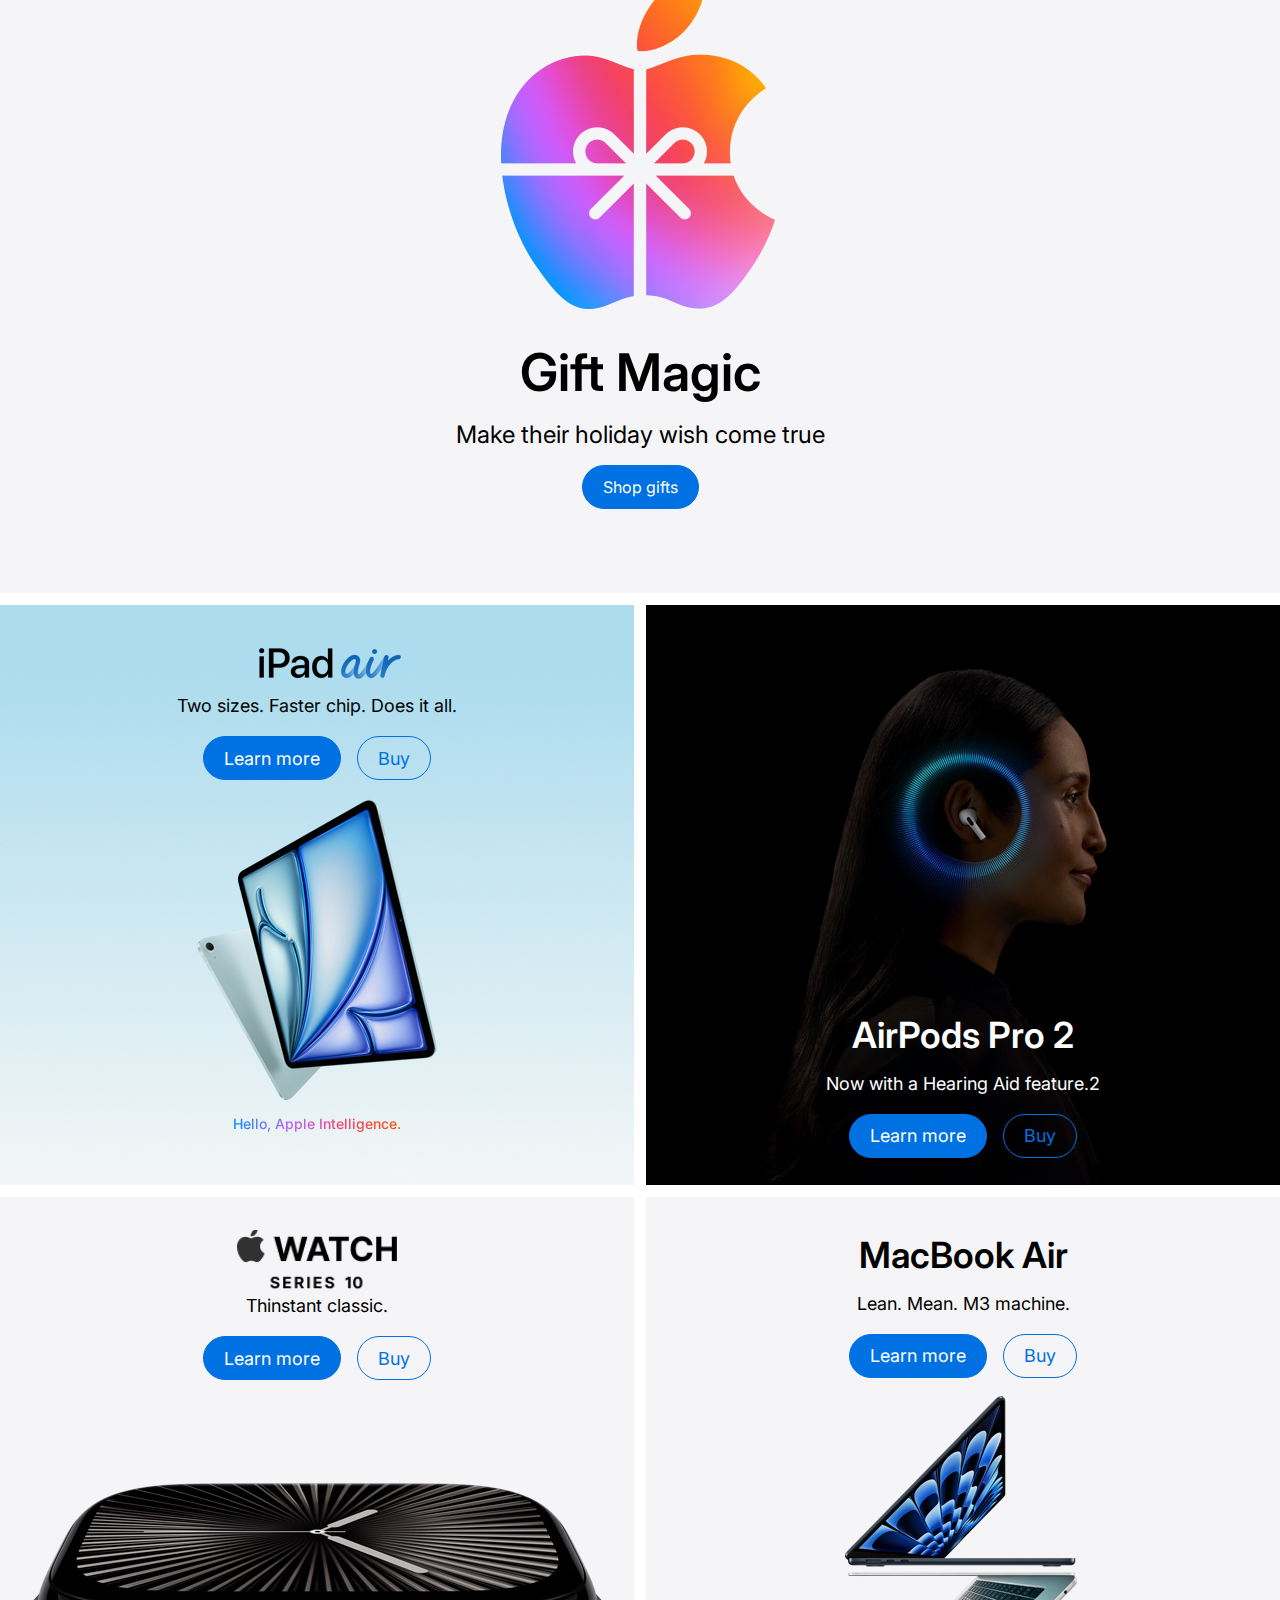
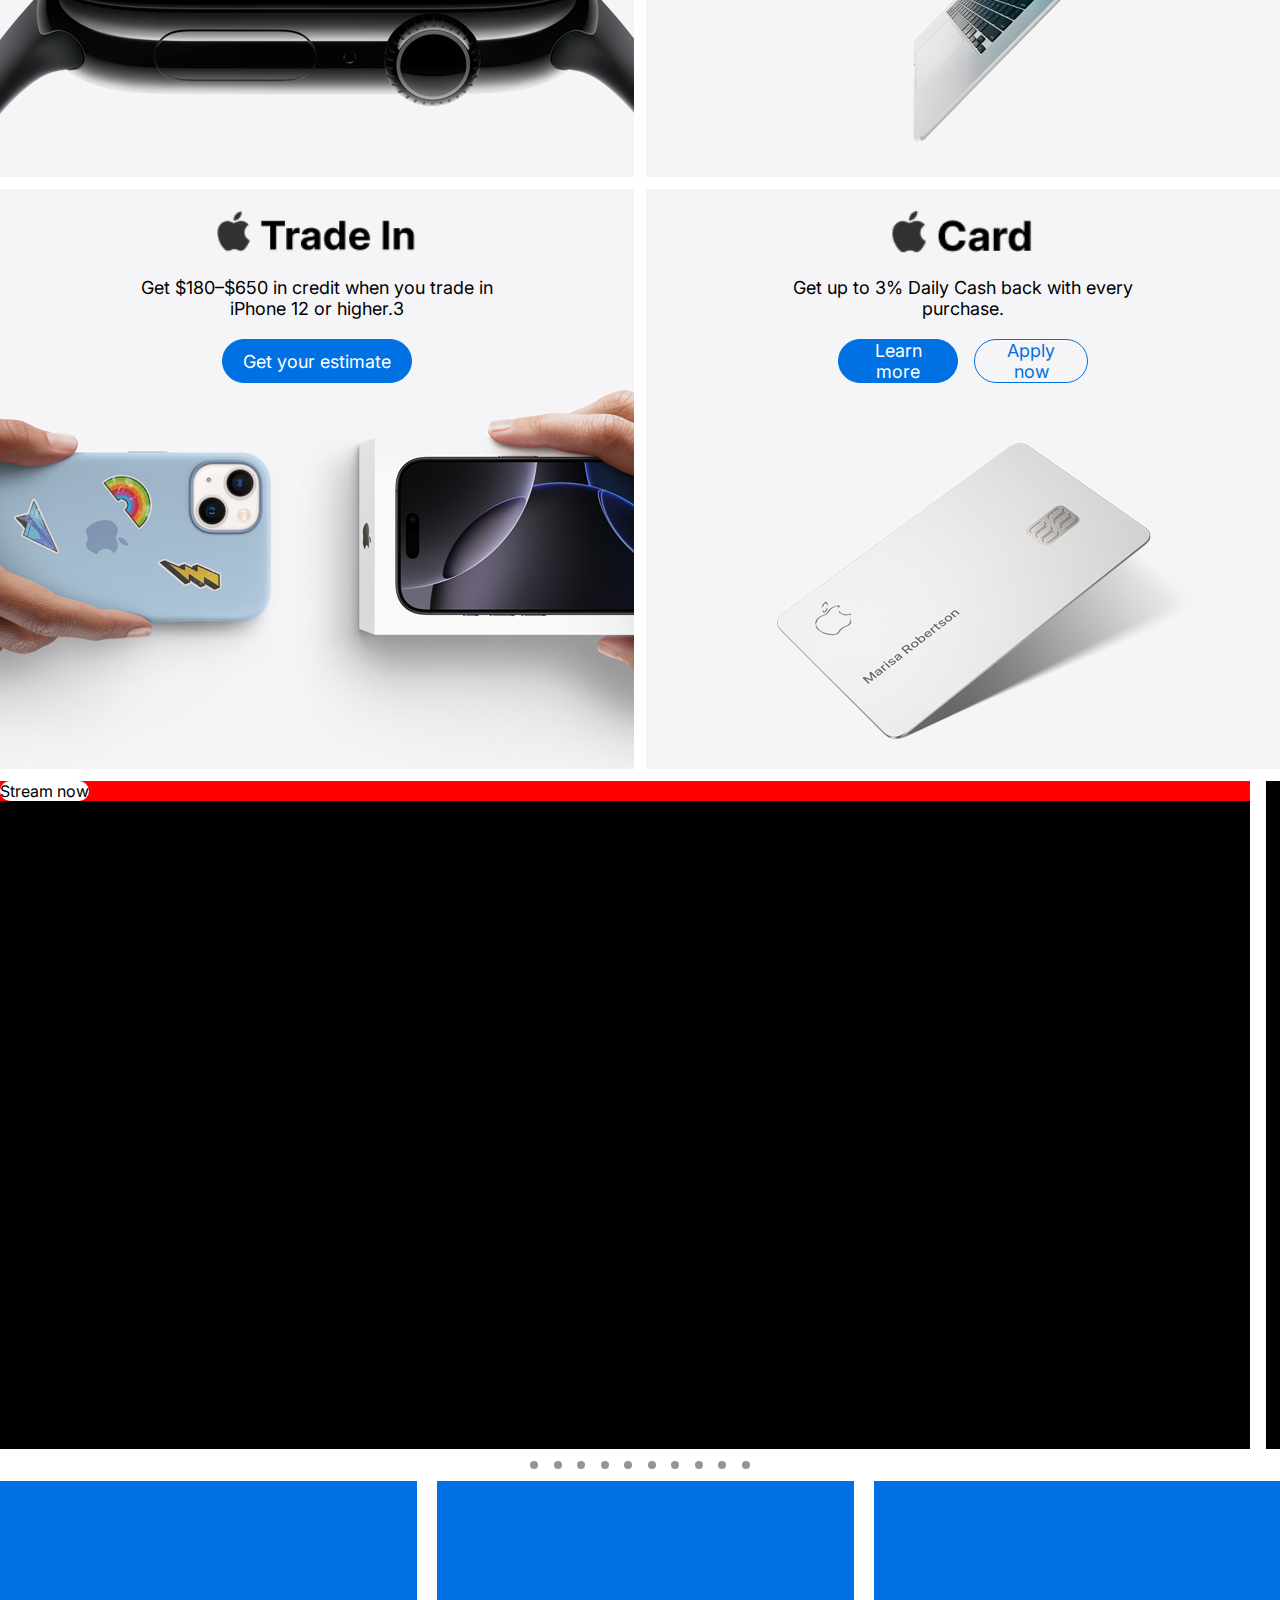
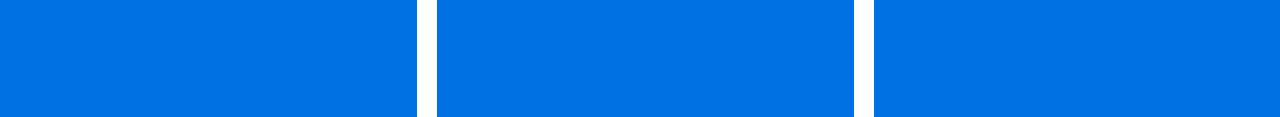
==== commit 97eb2286: "day06" ====
--- a/index.html
+++ b/index.html
@@ -5,8 +5,6 @@
     <meta name="viewport" content="width=device-width, initial-scale=1.0" />
     <title>Apple</title>
     <link rel="stylesheet" href="./main.css" />
-    <link rel="stylesheet" href="./style02.css" />
-    <link rel="stylesheet" href="./style03.css" />
     <link rel="preconnect" href="https://fonts.googleapis.com" />
     <link rel="preconnect" href="https://fonts.gstatic.com" crossorigin />
     <link
@@ -20,7 +18,7 @@
         <a class="navigating-images"
           ><img src="./images-logo/Item → Link - Apple.png" alt="apple"
         /></a>
-        <a href="">Store</a>
+        <a href="./store.html">Store</a>
         <a href="">Mac</a>
         <a href="">iPad</a>
         <a href="">iPhone</a>
@@ -112,7 +110,7 @@
       <div class="grid-img top-right-img">
         <div class="product-introduction">
           <div class="product-title" style="color: white">
-            <div>AirPods Pro 2</div>
+            <div style="font-size: 36px">AirPods Pro 2</div>
             <div>Now with a Hearing Aid feature.2</div>
           </div>
           <div class="product-options">
@@ -123,32 +121,6 @@
       </div>
 
       <div class="grid-img mid-left-img">
-        <div class="product-introduction">
-          <div class="product-title">
-            <div class="appleWatch zz"></div>
-            <div>Thinstant classic.</div>
-          </div>
-          <div class="product-options">
-            <div>Learn more</div>
-            <div>Buy</div>
-          </div>
-        </div>
-      </div>
-
-      <div class="grid-img mid-right-img">
-        <div class="product-introduction">
-          <div class="product-title">
-            <div>AirPods Pro 2</div>
-            <div>Now with a Hearing Aid feature.2</div>
-          </div>
-          <div class="product-options">
-            <div>Learn more</div>
-            <div>Buy</div>
-          </div>
-        </div>
-      </div>
-
-      <div class="grid-img bottom-left-img">
         <div class="product-introduction">
           <div class="product-title">
             <div class="appleWatch"></div>
@@ -161,18 +133,80 @@
         </div>
       </div>
 
+      <div class="grid-img mid-right-img">
+        <div class="product-introduction">
+          <div class="product-title">
+            <div style="font-size: 36px">MacBook Air</div>
+            <div>Lean. Mean. M3 machine.</div>
+          </div>
+          <div class="product-options">
+            <div>Learn more</div>
+            <div>Buy</div>
+          </div>
+        </div>
+      </div>
+
+      <div class="grid-img bottom-left-img">
+        <div class="product-introduction">
+          <div class="product-title">
+            <div class="appleTradeIn"></div>
+            <div>
+              Get $180–$650 in credit when you trade in iPhone 12 or higher.3
+            </div>
+          </div>
+          <div class="product-options">
+            <div>Get your estimate</div>
+          </div>
+        </div>
+      </div>
+
       <div class="grid-img bottom-right-img">
         <div class="product-introduction">
           <div class="product-title">
-            <div class="appleWatch"></div>
-            <div>Thinstant classic.</div>
-          </div>
-          <div class="product-options">
-            <div>Learn more</div>
-            <div>Buy</div>
+            <div class="appleCard"></div>
+            <div>Get up to 3% Daily Cash back with every purchase.</div>
+          </div>
+          <div class="product-options">
+            <div>Learn more</div>
+            <div>Apply now</div>
           </div>
         </div>
       </div>
     </section>
+    <footer class="footer">
+      <div class="scroll">
+        <div class="scroll-bgimages scroll-one">
+          <p><span>Stream now</span></p>
+        </div>
+        <div class="scroll-bgimages scroll-two"></div>
+        <div class="scroll-bgimages scroll-three"></div>
+        <div class="scroll-bgimages scroll-four"></div>
+        <div class="scroll-bgimages scroll-five"></div>
+        <div class="scroll-bgimages scroll-six"></div>
+        <div class="scroll-bgimages scroll-seven"></div>
+        <div class="scroll-bgimages scroll-eigth"></div>
+        <div class="scroll-bgimages scroll-nine"></div>
+        <div class="scroll-bgimages scroll-ten"></div>
+      </div>
+      <div class="scroll-bullet">
+        <a id="item01" class="bullet" href=""></a>
+        <a id="item02" class="bullet" href=""></a>
+        <a id="item03" class="bullet" href=""></a>
+        <a id="item04" class="bullet" href=""></a>
+        <a id="item05" class="bullet" href=""></a>
+        <a id="item06" class="bullet" href=""></a>
+        <a id="item07" class="bullet" href=""></a>
+        <a id="item08" class="bullet" href=""></a>
+        <a id="item09" class="bullet" href=""></a>
+        <a id="item10" class="bullet" href=""></a>
+      </div>
+      <div class="animation">
+        <div class="footerItems footer-item1"></div>
+        <div class="footerItems footer-item2"></div>
+        <div class="footerItems footer-item3"></div>
+        <div class="footerItems footer-item4"></div>
+        <div class="footerItems footer-item5"></div>
+      </div>
+    </footer>
   </body>
 </html>
--- a/main.css
+++ b/main.css
@@ -90,6 +90,10 @@
   margin-top: 55px;
 }
 
+.section .product-introduction div div {
+  font-size: 18px;
+}
+
 .product-title {
   width: 100%;
   height: 108px;
@@ -139,7 +143,7 @@
 
 .section {
   margin: 12px 0px;
-  width: auto;
+  width: 100%;
   display: grid;
   grid-template-columns: repeat(2, 1fr);
   grid-template-rows: repeat(3, 580px);
@@ -222,21 +226,96 @@
   font-size: 14px;
   font-weight: 500;
 }
-/* 
+
 .appleWatch {
-  width: 152px;
+  width: 160px;
   height: 61px;
-  background-image: url(./images-logo/Frame\ 4.png);
-  background-size: cover;
-  background-position: center;
-  background-repeat: no-repeat;
-  align-items: center;
+  background: url(./images-logo/Frame\ 4.png) center/cover no-repeat;
+  align-items: center;
+}
+
+.appleTradeIn {
+  width: 200px;
+  height: 61px;
+  background: url(./images-logo/Frame\ 3.png) center/cover no-repeat;
+  background-size: 200px;
+  align-items: center;
+}
+
+.appleCard {
+  width: 200px;
+  height: 61px;
+  background: url(./images-logo/Frame\ 41.png) center/cover no-repeat;
+  align-items: center;
+}
+
+.top-right-img .product-introduction {
+  margin-top: auto;
+  margin-bottom: 50px;
 }
 
 .mid-left-img .product-title {
   gap: 4px;
-} */
-
+}
+
+.scroll {
+  height: 668px;
+  scroll-snap-type: x mandatory;
+  overflow-x: auto;
+  display: flex;
+  gap: 16px;
+}
+
+.scroll-bgimages {
+  background-color: black;
+  width: 1250px;
+  height: 668px;
+  flex-shrink: 0;
+  align-items: center;
+}
+.scroll-one {
+  scroll-snap-align: center;
+}
+.scroll-bullet {
+  width: 220px;
+  height: 8px;
+  position: relative;
+  left: 50%;
+  transform: translateX(-50%);
+  margin: 12px 0px;
+  display: flex;
+  justify-content: space-between;
+}
+.bullet {
+  width: 8px;
+  height: 8px;
+  border-radius: 50%;
+  background-color: #0000006b;
+}
+
+.animation {
+  height: 236px;
+  overflow-x: auto;
+  display: flex;
+  gap: 20px;
+}
+.footerItems {
+  width: 417px;
+  height: 100%;
+  background-color: #0071e3;
+  flex-shrink: 0;
+}
+
+.scroll-bgimages p {
+  background-color: red;
+}
+.scroll-bgimages p span {
+  width: 133px;
+  height: 44px;
+  background-color: white;
+  color: black;
+  border-radius: 200px;
+}
 @media only screen and (max-width: 768px) {
   .navigation {
     display: flex;
@@ -270,6 +349,13 @@
   .grid-img .product-introduction {
     width: 100%;
   }
+  .scroll {
+    height: 368px;
+  }
+  .scroll-bgimages {
+    width: 689px;
+    height: 100%;
+  }
 }
 
 @media only screen and (max-width: 390px) {
@@ -307,26 +393,26 @@
     margin-top: auto;
   }
   .section {
-    grid-template-columns: repeat(1, 1fr);
+    grid-template-columns: repeat(1, 100%);
     grid-template-rows: repeat(6, 500px);
   }
 
   .top-left-img {
-    grid-row: 1 / 2;
+    grid-row: 1;
   }
   .top-right-img {
-    grid-row: 2 / 3;
+    grid-row: 2;
   }
   .mid-left-img {
-    grid-row: 3 / 4;
+    grid-row: 3;
   }
   .mid-right-img {
-    grid-row: 4 / 5;
+    grid-row: 4;
   }
   .bottom-left-img {
-    grid-row: 5 / 6;
-  }
-  ß .bottom-right-img {
-    grid-row: 6 / 7;
-  }
-}
+    grid-row: 5;
+  }
+  .bottom-right-img {
+    grid-row: 6;
+  }
+}
